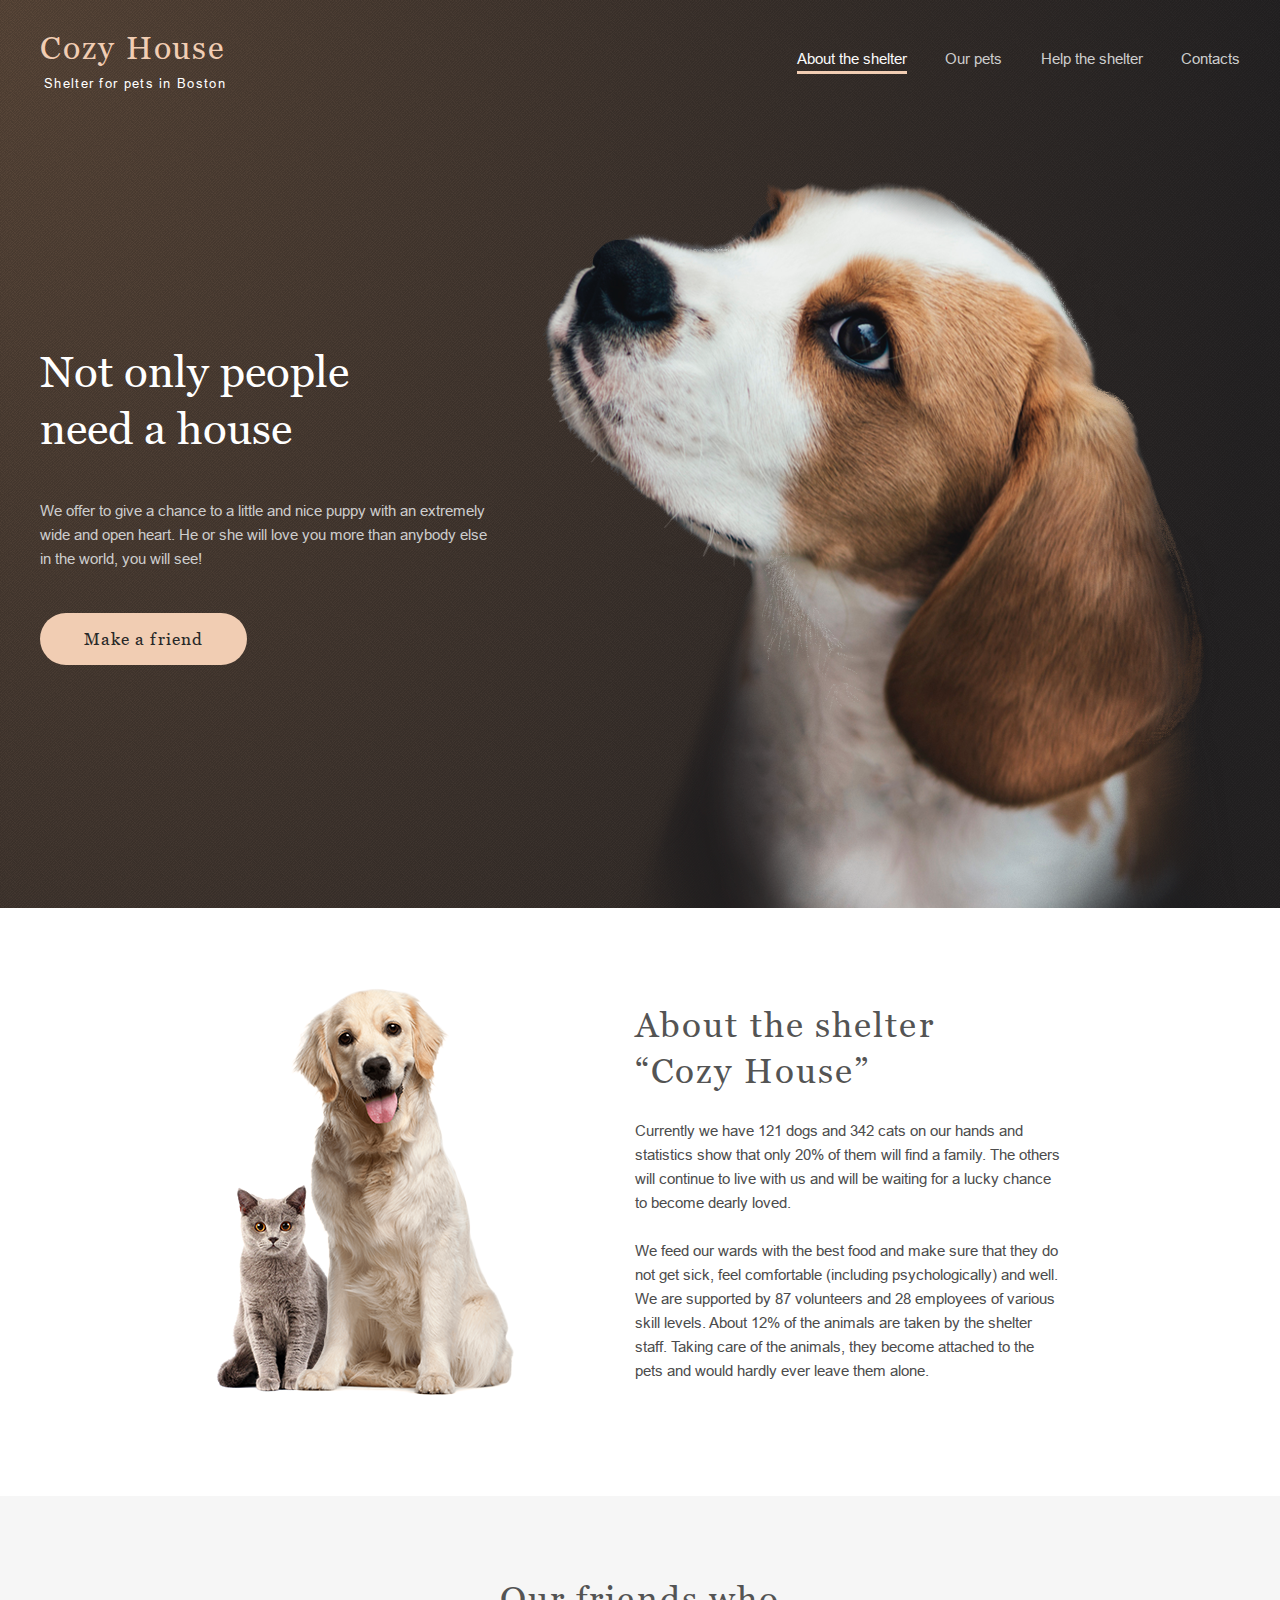
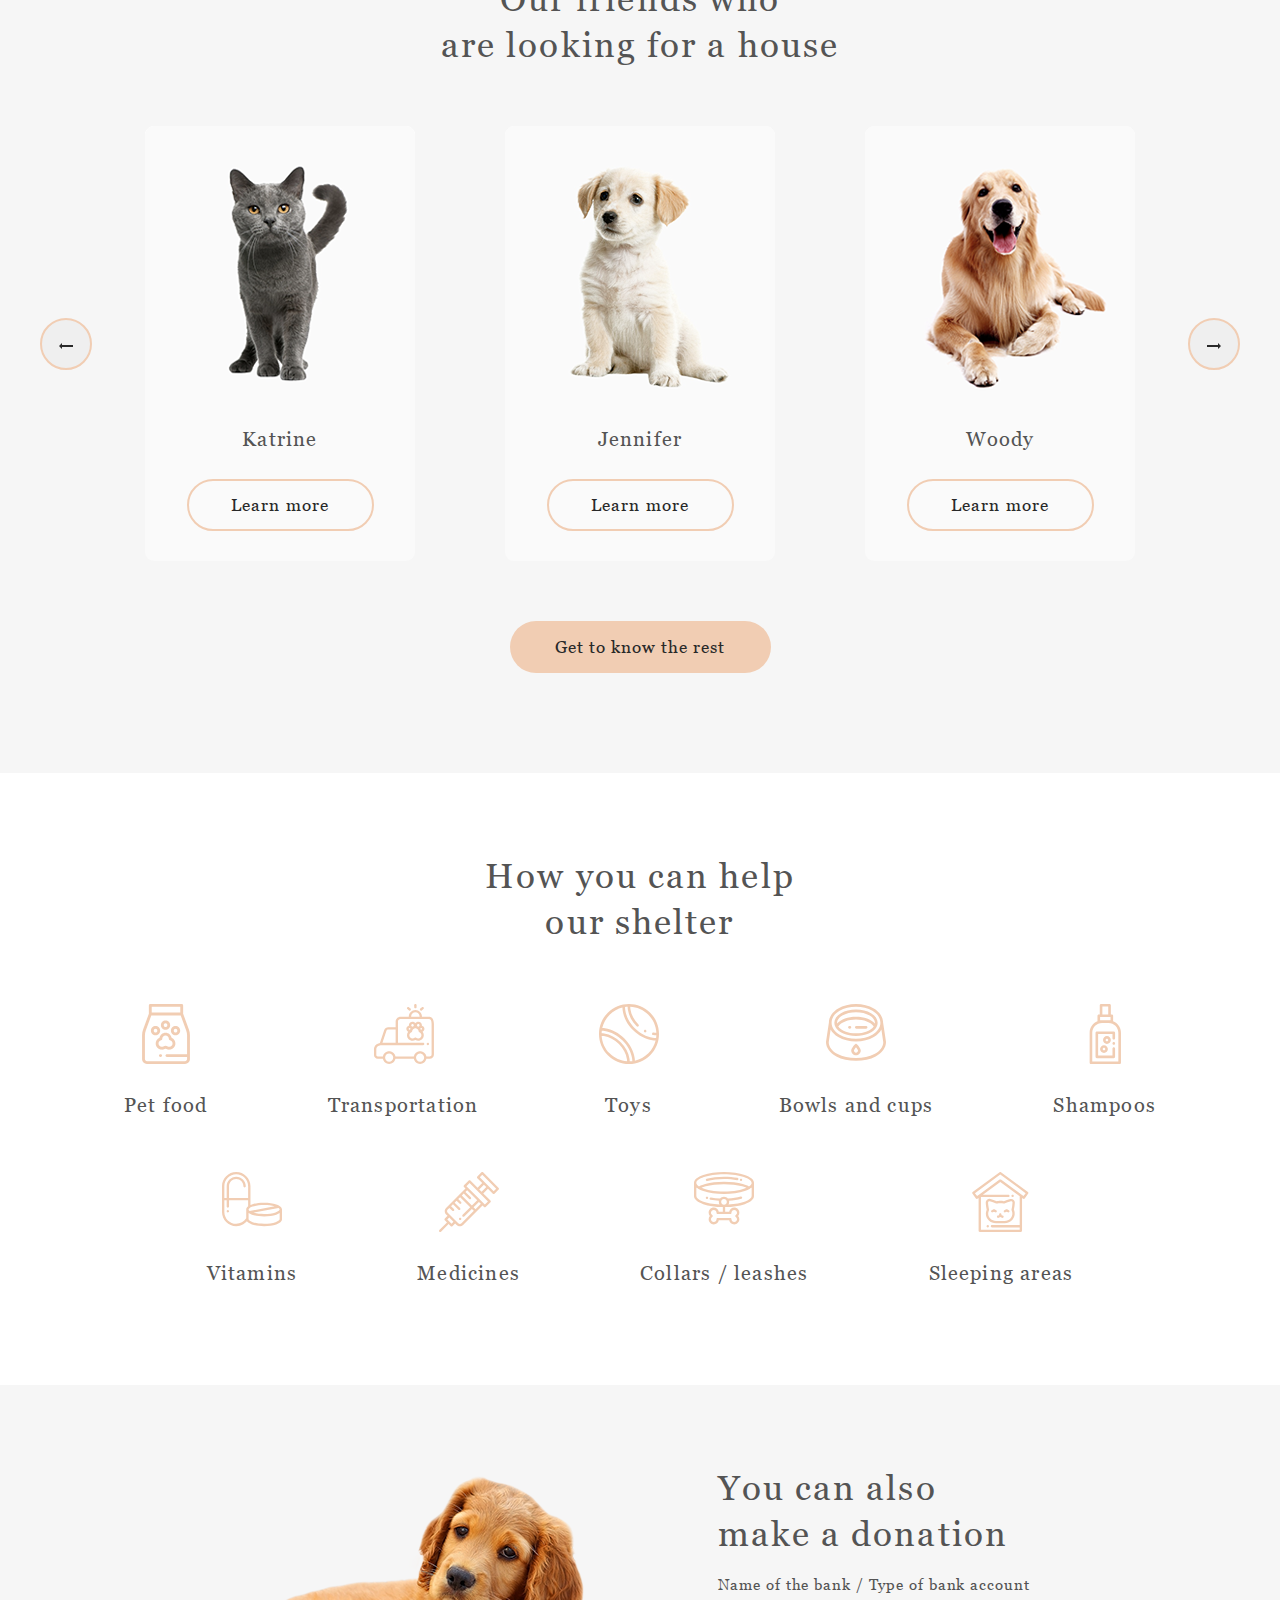
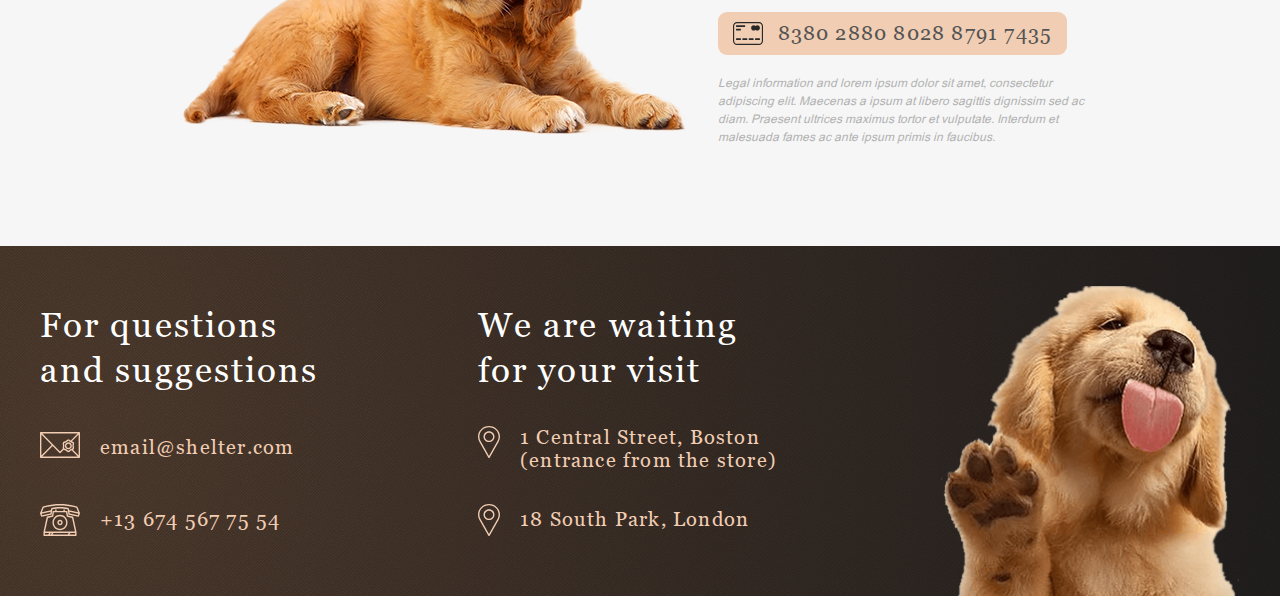
==== shelter/index.html @ 84955564 "fix:fixed style footer" ====
<!DOCTYPE html>
<html lang="en">
<head>
    <meta charset="UTF-8">
    <meta name="viewport" content="width=device-width, initial-scale=1.0">
    <link rel="icon" href="/shelter/assets/icons/dog-food-svgrepo-com.svg" type="image/svg+xml">
    <link rel="stylesheet" href="normalize.css">
    <link rel="stylesheet" href="style.css">
    <title>Cozy House</title>
</head>
<body>
    <header class="page-header">
        <nav class="navbar container">
            <div class="navbar-logo">
                <a class="logo" href="#no_scroll">
                    <h1 class="logo-title">Cozy House</h1>
                    <p class="logo-subtitle">Shelter for pets in Boston</p>
                </a>
            </div>
            <input type="checkbox">
            <div class="hamburger-lines">
                <span class="line line1"></span>
                <span class="line line2"></span>
                <span class="line line3"></span>
            </div>
            <ul class="navbar-list">
                <li class="navbar-item">
                    <a class="navbar-link link-main link-active" href="">About the shelter</a>
                </li>
                <li class="navbar-item">
                    <a class="navbar-link link-main" href="pets.html">Our pets</a>
                </li>
                <li class="navbar-item">
                    <a class="navbar-link link-main" href="#help">Help the shelter</a>
                </li>
                <li class="navbar-item">
                    <a class="navbar-link link-main" href="#contacts">Contacts</a>
                </li>
            </ul>
        </nav>
    </header>
    <main>
        <section class="start-screen">
            <div class="start-screen-content container">
                <div class="content">
                    <h2>Not only people need a house</h2>
                    <p>We offer to give a chance to a little and nice puppy with an extremely wide and open heart. He or she will love you more than anybody else in the world, you will see!</p>
                    <a href="#ourfriens" class="button btn-start">Make a friend</a>
                </div>
                <div class="start-screen-image">
                    <img src="assets/images/start-screen-puppy.png" alt="Start screen puppy">
                </div>
            </div>
        </section>
        <section class="about">
            <div class="about-content container">
                <div class="about-image">
                    <img src="assets/images/about-pets.png" alt="abou pets">
                </div>
                <div class="content">
                    <h3>About the shelter<br>“Cozy House”</h3>
                    <p>Currently we have 121 dogs and 342 cats on our hands and statistics show that only 20% of them will find a family. The others will continue to live with us and will be waiting for a lucky chance to become dearly loved.</p>
                    <p>We feed our wards with the best food and make sure that they do not get sick, feel comfortable (including psychologically) and well. We are supported by 87 volunteers and 28 employees of various skill levels. About 12% of the animals are taken by the shelter staff. Taking care of the animals, they become attached to the pets and would hardly ever leave them alone.</p>
                </div>
            </div>
        </section>
        <section class="pets" id="ourfriens">
            <div class="pets-content container">
                <h3>Our friends who<br>are looking for a house</h3>
                <div class="slider-inner">
                    <button class="btn-slider" type="button">
                        <img src="assets/icons/Arrow.svg" alt="allow">
                    </button>
                    <ul class="slider">
                        <li class="slider-item">
                           <div class="card">
                                <img src="assets/images/pets-katrine.png" alt="Katrine">
                                <p>Katrine</p>
                                <a class="button btn-card">Learn more</a>
                            </div>
                        </li>
                        <li class="slider-item">
                            <div class="card">
                                <img src="assets/images/pets-jennifer.png" alt="Jennifer">
                                <p>Jennifer</p>
                                <a class="button btn-card">Learn more</a>
                            </div>
                        </li>
                        <li class="slider-item hide">
                           <div class="card">
                                <img src="assets/images/pets-woody.png" alt="Woody">
                                <p>Woody</p>
                                <a class="button btn-card">Learn more</a>
                            </div>
                        </li>
                    </ul>
                    <button class="btn-slider" type="button">
                        <img src="assets/icons/Arrow-back.svg" alt="allow back">
                    </button>
                </div>
                <a href="pets.html" class="button btn-content">Get to know the rest</a>
            </div>
        </section>
        <section class="help" id="help">
            <div class="help-content container">
                <h3>How you can help our shelter</h3>
                <ul class="help-list">
                    <li class="help-item">
                        <img src="assets/icons/icon-pet-food.svg" alt="icon pet food">
                        <p>Pet food</p>
                    </li>
                    <li class="help-item">
                        <img src="assets/icons/transportation.svg" alt="icon transportation">
                        <p>Transportation</p>
                    </li>
                    <li class="help-item">
                        <img src="assets/icons/toys.svg" alt="icon toys">
                        <p>Toys</p>
                    </li>
                    <li class="help-item">
                        <img src="assets/icons/bowls-and-cups.svg" alt="icon bowls and caps">
                        <p>Bowls and cups</p>
                    </li>
                    <li class="help-item">
                        <img src="assets/icons/shampoos.svg" alt="icon shampoos">
                        <p>Shampoos</p>
                    </li>
                    <li class="help-item">
                        <img src="assets/icons/vitamins.svg" alt="icon vitamins">
                        <p>Vitamins</p>
                    </li>
                    <li class="help-item">
                        <img src="assets/icons/medicines.svg" alt="icon medicines">
                        <p>Medicines</p>
                    </li>
                    <li class="help-item">
                        <img src="assets/icons/collars-or-leashes.svg" alt="icon collars or leashes">
                        <p>Collars / leashes</p>
                    </li>
                    <li class="help-item">
                        <img src="assets/icons/sleeping-area.svg" alt="icon sleeping areas">
                        <p>Sleeping areas</p>
                    </li>
                </ul>
            </div>
        </section>
        <section class="donation">
            <div class="donation-content">
                <div class="donation-image">
                    <img src="assets/images/donation-dog.png" alt="donation dog">
                </div>
                <div class="content-donation">
                    <h3>You can also make a donation</h3>
                    <p>Name of the bank / Type of bank account</p>
                    <a href="#no_scroll">
                       <div class="credit-card">
                            <h4>8380 2880 8028 8791 7435</h4>
                        </div>
                    </a>
                    <div class="donation-text">Legal information and lorem ipsum dolor sit amet, consectetur adipiscing elit. Maecenas a ipsum at libero sagittis dignissim sed ac diam. Praesent ultrices maximus tortor et vulputate. Interdum et malesuada fames ac ante ipsum primis in faucibus.</div>
                </div>
            </div>
        </section>
    </main>
    <footer class="page-footer" id="contacts">
        <div class="footer-content container">
            <div class="footer-contacts">
                <h3 class="footer-title">For questions and suggestions</h3>
                <a class="footer-mail footer-text" href="mailto:email@shelter.com">email@shelter.com</a>
                <a class="footer-phone footer-text" href="tel:+136745677554">+13&nbsp;674&nbsp;567&nbsp;75&nbsp;54</a>
            </div>
            <div class="footer-locations">
                <h3 class="footer-title">We are waiting for your visit</h3>
                <a class="location footer-text" href="https://maps.app.goo.gl/jBGjjrnKnmwtyaAt9" target="_blank">1 Central Street, Boston (entrance from the store)</a>
                <a class="location footer-text" href="https://maps.app.goo.gl/BimCnp1kR1YRAaxc9" target="_blank">18 South Park, London</a>
            </div>
            <div class="footer-image">
                <img src="assets/images/footer-puppy.png" alt="footer puppy">
            </div>
        </div>
    </footer>
    <script src="index.js"></script>
</body>
</html>
---- shelter/style.css ----
/*Правило меняющее расчет элементов*/
*,
*::before,
*::after {
    box-sizing: border-box;
}

@font-face {
    font-family: 'Arial';
    src: url('assets/fonts/arial/arial-regular.ttf') format('truetype');
    font-style: normal;
    font-weight: 400;
}

@font-face {
    font-family: 'Georgia';
    src: url('assets/fonts/georgia/georgia-regular.ttf') format('truetype');
    font-style: normal;
    font-weight: 400;
}

html, body, div, span, applet, object, iframe,
h1, h2, h3, h4, h5, h6, p, blockquote, pre,
a, abbr, acronym, address, big, cite, code,
del, dfn, em, img, ins, kbd, q, s, samp,
small, strike, strong, sub, sup, tt, var,
b, u, i, center,
dl, dt, dd, ol, ul, li,
fieldset, form, label, legend,
table, caption, tbody, tfoot, thead, tr, th, td,
article, aside, canvas, details, embed, 
figure, figcaption, footer, header, hgroup, 
menu, nav, output, ruby, section, summary,
time, mark, audio, video {
	margin: 0;
	padding: 0;
	border: 0;
	font-size: 100%;
	font: inherit;
	vertical-align: baseline;
}
/* HTML5 display-role reset for older browsers */
article, aside, details, figcaption, figure, 
footer, header, hgroup, menu, nav, section {
	display: block;
}

ul {
    list-style: none;
}

:root {
    --font-family: "Georgia", sans-serif;
    --second-family: "Arial", sans-serif;
  }

html {
    scroll-behavior: smooth;
}

body {
    position: relative;
    line-height: 1;
    background-color: #f2f4f6;
    background-repeat: no-repeat;
    background-position: top center;
}

img {
    max-inline-size: 100%;
    block-size: auto;
}

.container {
    max-width: 1200px;
    margin-left: auto;
    margin-right: auto;
}

a {
    text-decoration: none;
}

.page-header {
    padding-top: 30px;
    padding-left: 40px;
    padding-right: 40px;
    margin: 0;
}

.pets-header {
    height: 120px;
    background: #fff;
}

.navbar {
    height: 60px;
    display: flex;
    justify-content: space-between;
    align-items: center;
}

.logo {
    width: 190px;
    height: 60px;
    display: flex;
    flex-direction: column;
    justify-content: space-between;
    text-align: left;
}

.navbar input[type="checkbox"],
.navbar .hamburger-lines {
    display: none;
}

.navbar-list {
    width: 443px;
    left: 0;
    display: flex;
    justify-content: space-between;
    order: 2;
}

.start-screen {
    margin-top: -90px;
    padding-top: 180px;
    padding-left: 30px;
    padding-right: 30px;
    background: url(assets/images/noise_transparent.png), radial-gradient(100% 215.42% at 0% 0%, #5B483A 0%, #262425 100%);
    background-position: top center;
}

.start-screen-content {
    display: flex;
    justify-content: space-between;
}

.start-screen-image,
.about-image {
    display: flex;
}

.start-screen-content .content {
    width: 460px;
    margin-top: 163px; 
}

.about { 
    padding-top: 80px;
    padding-bottom: 100px;
}

.about-content {
    display: flex;
    gap: 120px;
    justify-content: center;
}

.about-content .content {
    width: 430px;
    height: 381px;
    margin-top: 14px;

    display: flex;
    flex-direction: column;
    justify-content: space-between;
}

h3 {
    font-family: var(--font-family);
    font-weight: 400;
    font-size: 35px;
    line-height: 46px;
    letter-spacing: 0.06em;
    color: #545454;
}

.about-content p {
    font-family: var(--second-family);
    font-weight: 400;
    font-size: 15px;
    line-height: 160%;
    color: #4c4c4c;
}

.pets {
    position: relative;
    padding-top: 80px;
    padding-bottom: 100px;
    padding-left: 40px;
    padding-right: 40px;
    text-align: center;
}

.pets-content h3 {
    width: 400px;
    height: 90px;
    padding: 0;
    margin-left: auto;
    margin-right: auto;
    text-align: center;
}

.ourpets {
    height: 1342px;
    padding-top: 80px;
    text-align: center;
}

.ourpets-content {
    height: 1162px;
    display: flex;
    flex-direction: column;
    justify-content: space-between;
}

.slider-inner {
    margin-top: 60px;
    display: flex;
    justify-content: space-between;
    align-items: center;
    gap: 53px;
}

.slider {
    display: flex;
    justify-content: space-between;
    flex-grow: 1;
}

.cards-container {
    display: flex;
    gap: 40px;
    row-gap: 30px;
    flex-wrap: wrap;
}

.pets-paginator {
    width: 340px;
    margin-left: auto;
    margin-right: auto;
    display: flex;
    gap: 20px;
}

.card {
    width: 270px;
    height: 435px;
    border-radius: 9px;
    background: #fafafa;
}

.card p {
    margin: 30px auto;
    font-family: var(--font-family);
    font-weight: 400;
    font-size: 20px;
    letter-spacing: 0.06em;
    text-align: center;
    color: #545454;
}

.about,
.help {
    background: #fff;
    background-repeat: no-repeat;
    background-position: top center;
}

.pets,
.donation {
    background: #f6f6f6;
    background-repeat: no-repeat;
    background-position: top center;
}

.page-footer {
    padding-top: 40px;
    padding-left: 40px;
    padding-right: 40px;
    background: url(/shelter/assets/images/noise_transparent.png), radial-gradient(110.67% 538.64% at 5.73% 50%, #513D2F 0%, #1A1A1C 100%), url("/shelter/assets/images/noise_transparent@2x.png");
    background-position: top center;
}

.logo-title {
    font-family: var(--font-family);
    font-weight: 400;
    font-size: 32px;
    line-height: 35.2px;
    letter-spacing: 0.06em;
    color: #f1cdb3;
}

.logo-pets {
    color: #545454;
}

.logo-subtitle {
    text-align: center;
    font-family: var(--second-family);
    font-weight: 400;
    font-size: 13px;
    letter-spacing: 0.1em;
    color: #fff; 
}

.logo-subtitle-pets {
    color: #292929;
}

.navbar-link {
    display: inline-block;
    font-family: var(--second-family);
    font-weight: 400;
    font-size: 15px;
    line-height: 160%;
    transition: transform 0.3s ease;
}

.link-main {
    color:#cdcdcd;
}

.link-pets {
    color: #545454;
}

.link-active {
    cursor: default;
    border-bottom: 3px solid #f1cdb3;
}

.link-main.link-active {
    color: #fafafa;
}

.link-pets.link-active {
    color:#545454
}

h2 {
    width: 310px;
    margin-bottom: 42px;
    font-family: var(--font-family);
    font-weight: 400;
    font-size: 44px;
    line-height: 130%;
    color: #fff;
    text-shadow: 0 4px 4px 0 rgba(0, 0, 0, 0.25);
}

h2 + p {
    width: 460px;
    margin-bottom: 42px;
    font-family: var(--second-family);
    font-weight: 400;
    font-size: 15px;
    line-height: 160%;
    color: #CDCDCD; 
}

button,
.button {
    height: 52px;
    font-family: var(--font-family);
    font-weight: 400;
    font-size: 17px;
    line-height: 130%;
    letter-spacing: 0.06em;
    color: #292929;
}

.btn-content,
.btn-start,
.btn-card {
    display: inline-flex;
    justify-content: center; /* center the content horizontally */
    align-items: center; /* center the content vertically */
    border-color: transparent; /* hide button border */
    border-radius: 100px;
    background: #f1cdb3;
}

.btn-start {
    width: 207px;
}

.btn-content {
    width: 261px;
    margin-top: 60px;
}

.btn-slider,
.btn-container {
    width: 52px;
    text-align: center;
    border-radius: 100px;
    border: 2px solid #f1cdb3;
    border: 2px 0px 0px 0px;
}

.btn-card {
    padding: 15px 40px;
    width: 187px;
    border: 2px solid #f1cdb3;
    background: #fafafa;
}

#btn-pets {
    width: 261px;
    margin-top: 60px;
}

.help {
    margin-left: auto;
    margin-right: auto;
    padding-top: 80px;
    padding-bottom: 100px;
    padding-left: 40px;
    padding-right: 40px;
}

.help-content h3 {
    width: 310px;
    padding: 0;
    margin-left: auto;
    margin-right: auto;
    text-align: center;
}

.help-list {
    margin-left: auto;
    margin-right: auto;
    margin-top: 59px;
    display: flex;
    flex-wrap: wrap;
    justify-content: center;
    row-gap: 55px;
    column-gap: 120px;
}

.help-item {
    height: 113px;
    display: flex;
    flex-direction: column;
    justify-content: space-between;
    align-items: center;
    font-family: var(--font-family);
    font-weight: 400;
    font-size: 20px;
    line-height: 115%;
    letter-spacing: 0.06em;
    text-align: center;
    color: #545454;
}

.donation {
    margin-left: auto;
    margin-right: auto;
    padding-top: 80px;
    padding-bottom: 100px;
}

.donation-content {
    max-width: 915px;
    margin-right: auto;
    margin-left: auto;
    display: flex;
    justify-content: space-between;
    align-items: center;
}

.content-donation {
    width: 380px;
    display: flex;
    flex-direction: column;
    justify-content: space-between;
    gap: 19px;
}

.content-donation h3 {
    width: 300px;
}

.content-donation p {
    font-family: var(--font-family);
    font-weight: 400;
    font-size: 15px;
    line-height: 110%;
    letter-spacing: 0.06em;
    color: #545454;
}

.credit-card {
    padding: 10px 14px 10px 15px;
    width: 349px;
    height: 43px;
    border-radius: 9px;
    background: #f1cdb3;
}

h4 {
    padding-left: 45px;
    font-family: var(--font-family);
    font-weight: 400;
    font-size: 20px;
    line-height: 115%;
    letter-spacing: 0.06em;
    color: #545454;
    background-image: url(assets/icons/credit-card.svg);
    background-repeat: no-repeat;
}

.donation-text {
    font-family: var(--second-family);
    font-style: italic;
    font-weight: 400;
    font-size: 12px;
    line-height: 150%;
    color: #b2b2b2;
}

.donation-image {
    display: flex;
}

.footer-content {
    display: flex;
    justify-content: space-between;
}

.footer-title {
    width: 279px;
    height: 90px;
    font-family: var(--font-family);
    font-weight: 400;
    font-size: 35px;
    line-height: 130%;
    letter-spacing: 0.06em;
    color: #fff;
}

.footer-text {
    font-family: var(--font-family);
    font-weight: 400;
    font-size: 20px;
    line-height: 115%;
    letter-spacing: 0.06em;
    color: #f1cdb3;
}

.footer-contacts,
.footer-locations {
    padding-top: 16px;
    margin-bottom: 60px;
    box-sizing: border-box;
}

.footer-contacts {
    width: 278px;
}

.footer-locations {
    width: 302px;
}

.footer-mail,
.footer-phone {
    height: 32px;
    padding-left: 60px;
    margin-top: 40px;
    display: flex;
    align-items: center;
}

.footer-mail {
    background-image: url(assets/icons/mail.svg);
    background-repeat: no-repeat;
}

.footer-phone {
    background-image: url(assets/icons/phone.svg);
    background-repeat: no-repeat;
}

.footer-locations {
    width: 302px;
}

.footer-image {
    display: flex;
}

.location {
    height: 32px;
    padding-left: 42px;
    display: flex;
    align-items: center;
    background-image: url(assets/icons/pin.svg);
    background-repeat: no-repeat;
}

.footer-locations a:first-of-type {
    height: 46px;
    margin-top: 34px;
    margin-bottom: 32px;
}

.link-main:hover:not(.link-active) {
    color: #fafafa;
    transform: 0.5s linear;
}

.link-pets:hover:not(.link-active) {
    color: #292929;
    transform: 0.5s linear;
}

.card:hover {
    background-color: #fff;
    box-shadow: 0px 2px 35px 14px #0D0D0D0A;
    cursor: pointer;
    transition: 0.5s linear;
}

.card:hover .btn-card {
    background-color: #FDDCC4;
    border: #fddcc4;
    transition: 0.5s linear;
}

.btn-start:hover,
.btn-content:hover {
    background: #FDDCC4;
    transition: 1s linear;

}

.btn-slider:hover,
.btn-container:hover:not(.disabled) {
    background: #FDDCC4;
    border: #FDDCC4;
    transition: 0.5s linear;
    cursor: pointer;
}

.disabled {
    color: #CDCDCD;
    border: 2px solid #CDCDCD;
}

@media (max-width: 1130px){
    .pets {
        padding-left: 70px;
        padding-right: 70px;
    }

    .hide {
        display: none;
    }

    .slider-inner {
        gap: 7vw;
    }

    .help {
        padding-left: 30px;
        padding-right: 30px;
    }

    .help-list {
        column-gap: 9vw;
    }
}

@media (max-width: 970px){
    .page-header {
        padding-left: 30px;
        padding-right: 30px;
    }

    .start-screen {
        padding-top: 150px;
    }

    .start-screen-content {
        justify-content: center;
        flex-wrap: wrap;
    }

    .start-screen-content .content {
        width: 460px;
        margin-top: 0;
        margin-bottom: 100px;
        display: flex;
        flex-direction: column;
    }

    .btn-start {
        align-self: center;
    }

    .start-screen-image {
        height: 593px;
    }

    .about-content {
        flex-wrap: wrap;
        gap: 80px;
        margin-left: 20px;
        margin-right: 20px;
    }

    .about-content .content {
        margin-top: 0;
        order: -1;
    }

    .pets {
        padding-left: 40px;
        padding-right: 40px;
    }

    .slider-inner {
        gap: calc(5px + 5%);
    }

    .help-list {
        column-gap: 18vw;
    }

    .help-item {
        width: 170px;
    }

    .donation {
        padding-left: 40px;
        padding-right: 40px;
    }

    .donation-content {
        flex-wrap: wrap;
        justify-content: center;
    }

    .content-donation {
        margin-bottom: 60px;
        order: -1;
    }

    .page-footer {
        padding-top: 30px;
        padding-left: 30px;
        padding-right: 30px;
    }

    .footer-content {
        flex-wrap: wrap;
        gap: 65px 60px;
        justify-content: center;
    }

    .footer-contacts,
    .footer-locations {
        padding-top: 0;
        margin-bottom: 0;
    }
}

@media (max-width: 830px){
    .pets {
        padding-left: 30px;
        padding-right: 30px;
    }

    .slider-inner {
        gap: 2vw;
    }
}

@media (max-width: 768px){
    .start-screen-image {
        margin-right: -140px;
    }

    .slider-inner {
        gap: 12px;
    }

    .help {
        padding-left: 69px;
        padding-right: 69px;
    }

    .help-item {
        width: 170px;
    }

    .help-list {
        column-gap: 60px;
    }
}

@media (max-width: 767px) {
    .page-header {
        padding-left: 20px;
        padding-right: 20px;
    }

    .navbar input[type="checkbox"],
    .navbar .hamburger-lines {
        display: block;
    }

    .navbar {
        display: flex;
        position: relative;
        height: 60px;
    }

    .navbar input[type="checkbox"] {
        position: absolute;
        display: block;
        height: 22px;
        width: 30px;
        top: 19px;
        right: 0;
        z-index: 5;
        opacity: 0;
    }

    .navbar .hamburger-lines {
        display: block;
        height: 22px;
        width: 30px;
        position: absolute;
        top: 19px;
        right: 0;
        z-index: 2;
        display: flex;
        flex-direction: column;
        justify-content: space-between;
    }

    .line {
        display: block;
        height: 2px;
        width: 100%;
        background: #F1CDB3;
    }

    .navbar-list {
        display: none;
    }

    .start-screen {
        padding-left: 10px;
        padding-right: 10px;
    }

    .start-screen-image {
        margin: 0;
    }

    .start-screen-content .content {
        width: 300px;
        margin-top: 0; 
    }

    h2 {
        text-align: center;
    }

    h2 + p {
        width: 300px;
        margin-bottom: 42px;
        text-align: center;
    }
}

@media (max-width: 425px) {
    h2, h3 {
        width: 250px;
        margin-left: auto;
        margin-right: auto;
        font-family: Georgia;
        font-size: 25px;
        font-weight: 400;
        line-height: 32.5px;
        letter-spacing: 0.06em;
    }

    .start-screen-content .content {
        margin-bottom: 105px;
    }

    .start-screen-image {
        width: 260px;
        height: 100%;
        margin-right: -35px;
    }

    .about {
        padding: 42px 10px;
    }

}
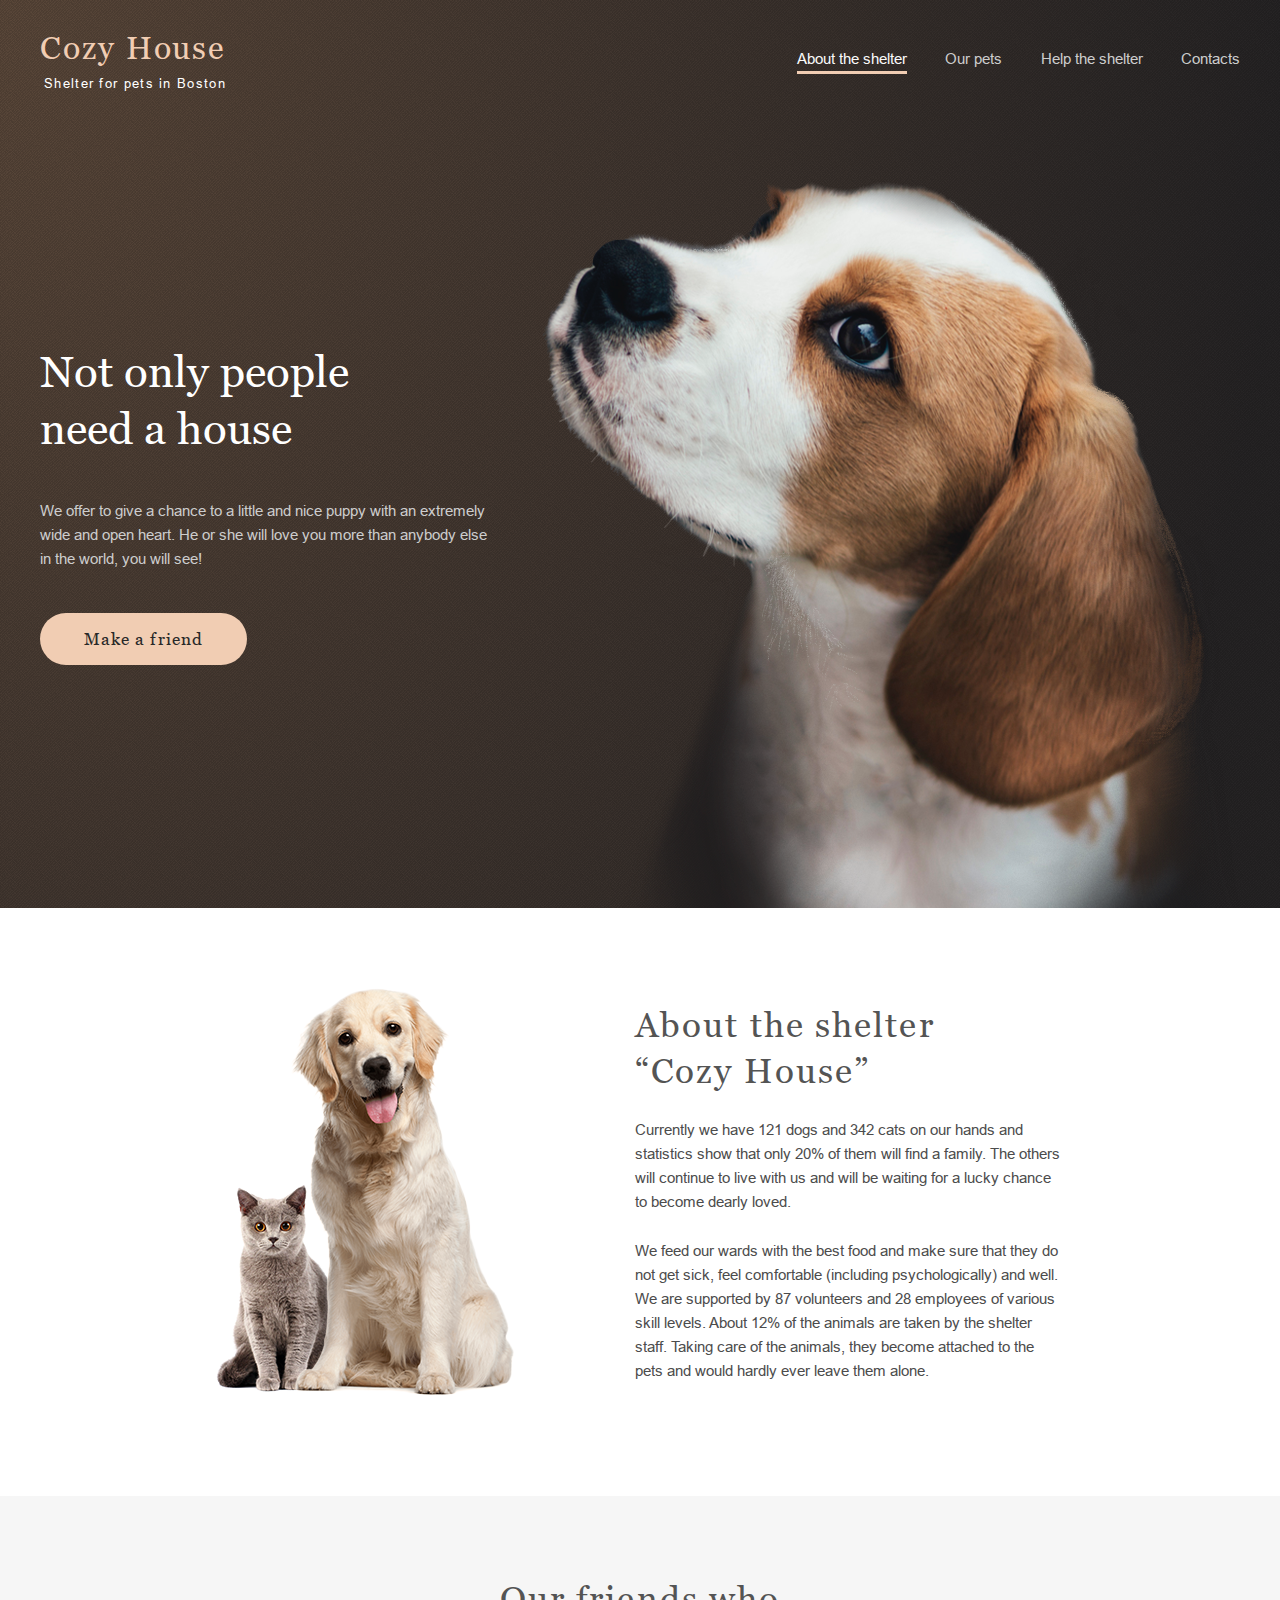
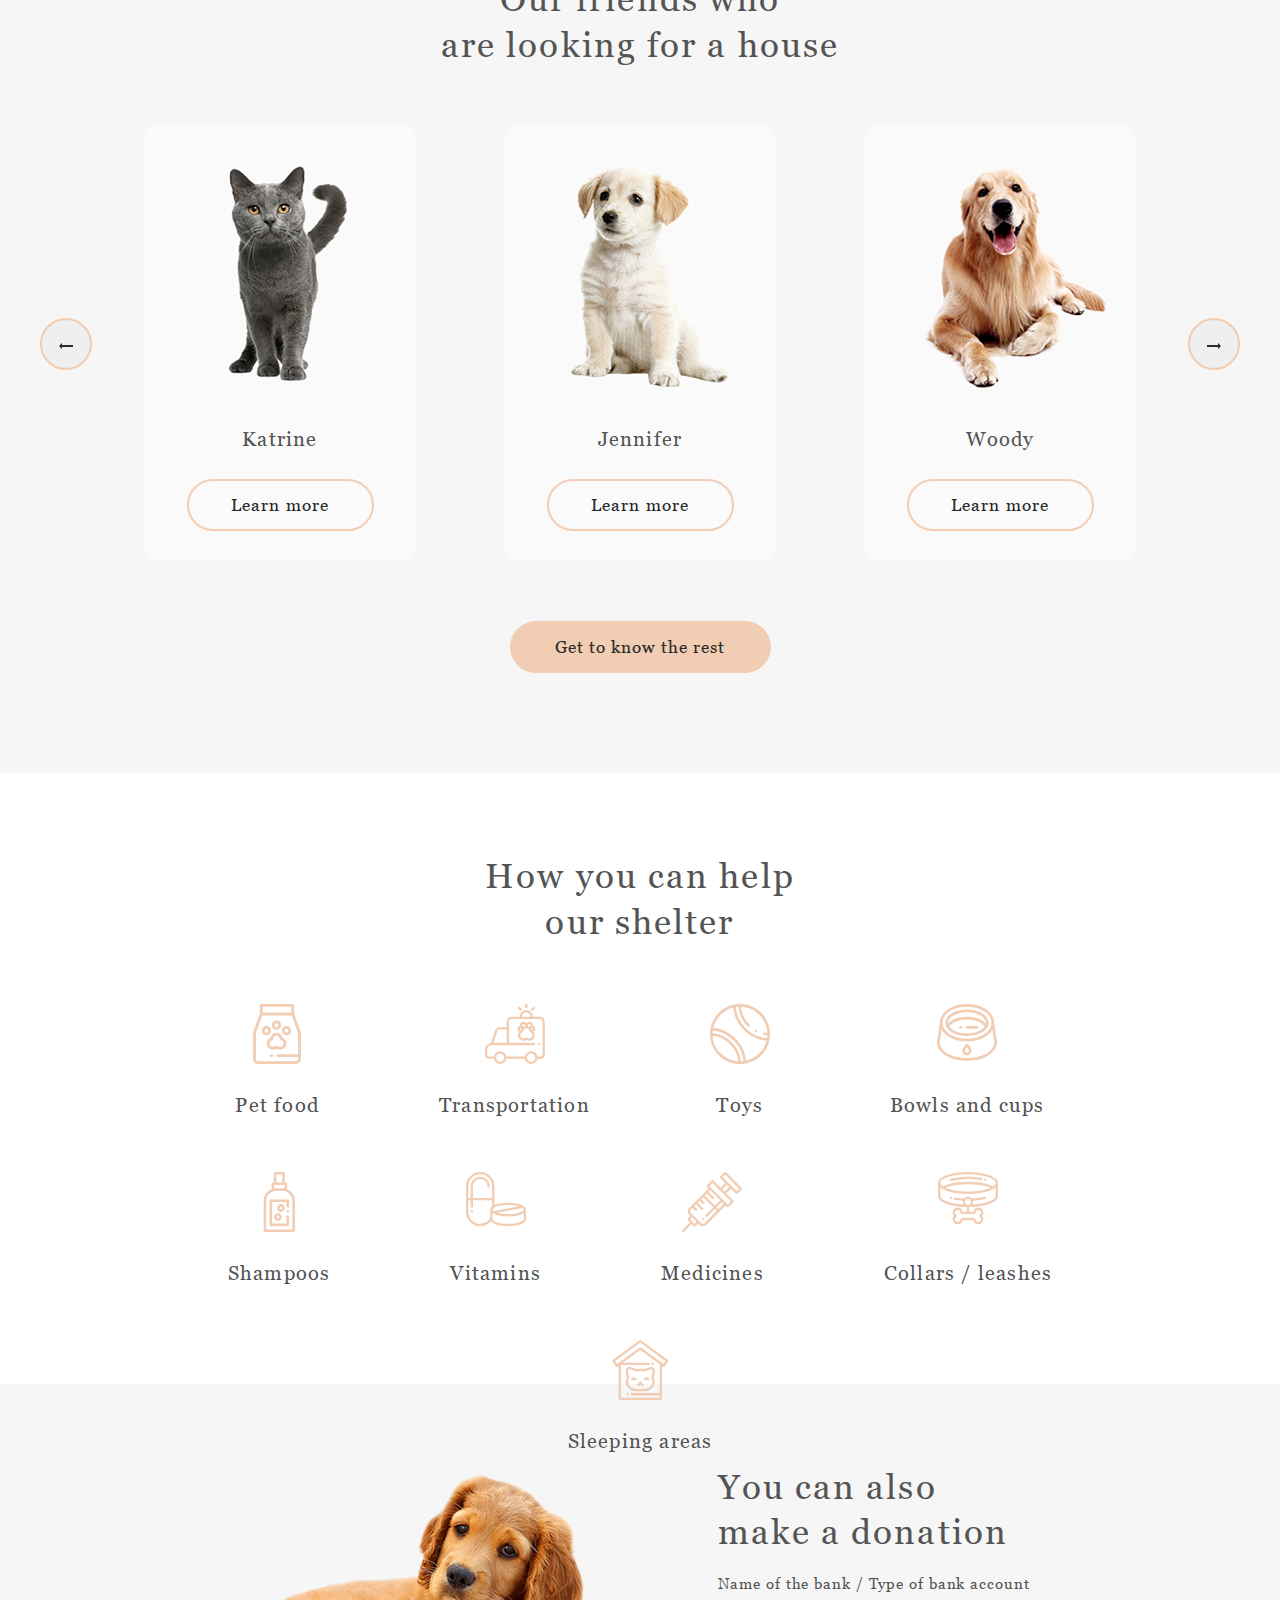
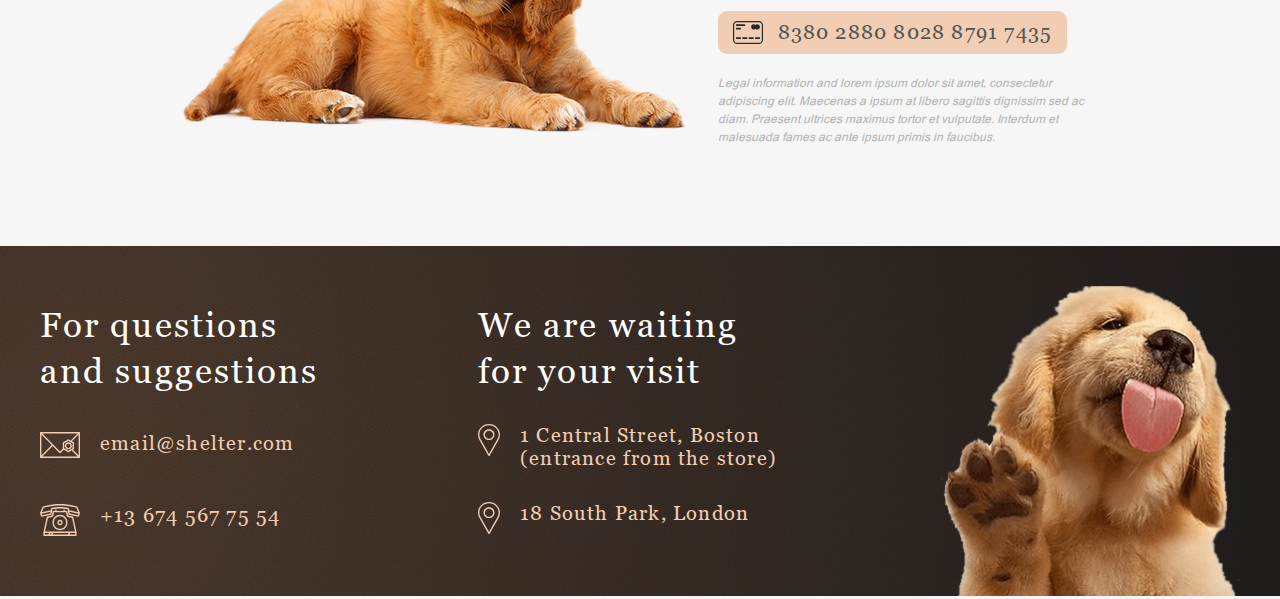
==== commit 9f4615ff: "fix:fixed favicon" ====
--- a/shelter/index.html
+++ b/shelter/index.html
@@ -3,7 +3,7 @@
 <head>
     <meta charset="UTF-8">
     <meta name="viewport" content="width=device-width, initial-scale=1.0">
-    <link rel="icon" href="/shelter/assets/icons/dog-food-svgrepo-com.svg" type="image/svg+xml">
+    <link rel="icon" href="/assets/icons/dog-food-svgrepo-com.svg" type="image/svg+xml">
     <link rel="stylesheet" href="normalize.css">
     <link rel="stylesheet" href="style.css">
     <title>Cozy House</title>
@@ -17,26 +17,22 @@
                     <p class="logo-subtitle">Shelter for pets in Boston</p>
                 </a>
             </div>
-            <input type="checkbox">
-            <div class="hamburger-lines">
-                <span class="line line1"></span>
-                <span class="line line2"></span>
-                <span class="line line3"></span>
+            <div class="navbar-collapse">
+                <ul class="navbar-list">
+                   <li class="navbar-item">
+                        <a class="navbar-link link-main link-active" href="">About the shelter</a>
+                    </li>
+                    <li class="navbar-item">
+                        <a class="navbar-link link-main" href="pets.html">Our pets</a>
+                    </li>
+                    <li class="navbar-item">
+                        <a class="navbar-link link-main" href="#help">Help the shelter</a>
+                    </li>
+                    <li class="navbar-item">
+                        <a class="navbar-link link-main" href="#contacts">Contacts</a>
+                    </li>
+                </ul>
             </div>
-            <ul class="navbar-list">
-                <li class="navbar-item">
-                    <a class="navbar-link link-main link-active" href="">About the shelter</a>
-                </li>
-                <li class="navbar-item">
-                    <a class="navbar-link link-main" href="pets.html">Our pets</a>
-                </li>
-                <li class="navbar-item">
-                    <a class="navbar-link link-main" href="#help">Help the shelter</a>
-                </li>
-                <li class="navbar-item">
-                    <a class="navbar-link link-main" href="#contacts">Contacts</a>
-                </li>
-            </ul>
         </nav>
     </header>
     <main>
@@ -86,7 +82,7 @@
                                 <a class="button btn-card">Learn more</a>
                             </div>
                         </li>
-                        <li class="slider-item hide">
+                        <li class="slider-item">
                            <div class="card">
                                 <img src="assets/images/pets-woody.png" alt="Woody">
                                 <p>Woody</p>
--- a/shelter/style.css
+++ b/shelter/style.css
@@ -64,11 +64,7 @@
     background-color: #f2f4f6;
     background-repeat: no-repeat;
     background-position: top center;
-}
-
-img {
-    max-inline-size: 100%;
-    block-size: auto;
+    
 }
 
 .container {
@@ -83,9 +79,6 @@
 
 .page-header {
     padding-top: 30px;
-    padding-left: 40px;
-    padding-right: 40px;
-    margin: 0;
 }
 
 .pets-header {
@@ -109,69 +102,68 @@
     text-align: left;
 }
 
-.navbar input[type="checkbox"],
-.navbar .hamburger-lines {
-    display: none;
-}
-
 .navbar-list {
     width: 443px;
     left: 0;
     display: flex;
     justify-content: space-between;
-    order: 2;
 }
 
 .start-screen {
     margin-top: -90px;
     padding-top: 180px;
-    padding-left: 30px;
-    padding-right: 30px;
+    height: 908px;
     background: url(assets/images/noise_transparent.png), radial-gradient(100% 215.42% at 0% 0%, #5B483A 0%, #262425 100%);
     background-position: top center;
 }
 
 .start-screen-content {
-    display: flex;
-    justify-content: space-between;
-}
-
-.start-screen-image,
-.about-image {
-    display: flex;
+    height: 728px;
+    display: flex;
+    justify-content: space-between;
+}
+
+.start-screen-image {
+    width: 698px;
+    height: auto;
 }
 
 .start-screen-content .content {
     width: 460px;
-    margin-top: 163px; 
+    height: 322px;
+    margin-top: 163px;
 }
 
 .about { 
+    height: 588px;
     padding-top: 80px;
-    padding-bottom: 100px;
 }
 
 .about-content {
-    display: flex;
-    gap: 120px;
-    justify-content: center;
+    height: 408px;
+    display: flex;
+}
+
+.about-image {
+    margin-left: 175px;
 }
 
 .about-content .content {
     width: 430px;
     height: 381px;
     margin-top: 14px;
+    margin-left: 120px;
 
     display: flex;
     flex-direction: column;
-    justify-content: space-between;
+    justify-content: space-between
 }
 
 h3 {
     font-family: var(--font-family);
     font-weight: 400;
     font-size: 35px;
-    line-height: 46px;
+    line-height: 130%;
     letter-spacing: 0.06em;
     color: #545454;
 }
@@ -186,11 +178,13 @@
 
 .pets {
     position: relative;
+    height: 877px;
     padding-top: 80px;
-    padding-bottom: 100px;
-    padding-left: 40px;
-    padding-right: 40px;
-    text-align: center;
+    text-align: center;
+}
+
+.pets-content {
+    height: 697px;
 }
 
 .pets-content h3 {
@@ -216,17 +210,16 @@
 }
 
 .slider-inner {
+    height: 435px;
     margin-top: 60px;
     display: flex;
     justify-content: space-between;
     align-items: center;
-    gap: 53px;
 }
 
 .slider {
     display: flex;
-    justify-content: space-between;
-    flex-grow: 1;
+    gap: 90px;
 }
 
 .cards-container {
@@ -276,10 +269,10 @@
 }
 
 .page-footer {
-    padding-top: 40px;
-    padding-left: 40px;
-    padding-right: 40px;
-    background: url(/shelter/assets/images/noise_transparent.png), radial-gradient(110.67% 538.64% at 5.73% 50%, #513D2F 0%, #1A1A1C 100%), url("/shelter/assets/images/noise_transparent@2x.png");
+    height: 350px;
+    display: flex;
+    align-items: flex-end;
+    background: url(assets/images/noise_transparent.png), radial-gradient(110.67% 538.64% at 5.73% 50%, #513D2F 0%, #1A1A1C 100%), url("/shelter/assets/images/noise_transparent@2x.png");
     background-position: top center;
 }
 
@@ -413,12 +406,14 @@
 }
 
 .help {
+    height: 611px;
     margin-left: auto;
     margin-right: auto;
     padding-top: 80px;
-    padding-bottom: 100px;
-    padding-left: 40px;
-    padding-right: 40px;
+}
+
+.help-content {
+    height: 431px;
 }
 
 .help-content h3 {
@@ -430,9 +425,11 @@
 }
 
 .help-list {
-    margin-left: auto;
-    margin-right: auto;
-    margin-top: 59px;
+    width: 1030px;
+    height: 281px;
+    margin-left: auto;
+    margin-right: auto;
+    margin-top: 60px;
     display: flex;
     flex-wrap: wrap;
     justify-content: center;
@@ -456,16 +453,17 @@
 }
 
 .donation {
+    height: 462px;
     margin-left: auto;
     margin-right: auto;
     padding-top: 80px;
-    padding-bottom: 100px;
 }
 
 .donation-content {
-    max-width: 915px;
-    margin-right: auto;
-    margin-left: auto;
+    width: 915px;
+    height: 282px;
+    margin-left: auto;
+    margin-right: auto;
     display: flex;
     justify-content: space-between;
     align-items: center;
@@ -476,7 +474,7 @@
     display: flex;
     flex-direction: column;
     justify-content: space-between;
-    gap: 19px;
+    gap: 20px;
 }
 
 .content-donation h3 {
@@ -521,13 +519,10 @@
     color: #b2b2b2;
 }
 
-.donation-image {
-    display: flex;
-}
-
 .footer-content {
-    display: flex;
-    justify-content: space-between;
+    height: 310px;
+    display: flex;
+    gap: 160px;
 }
 
 .footer-title {
@@ -552,59 +547,43 @@
 
 .footer-contacts,
 .footer-locations {
-    padding-top: 16px;
-    margin-bottom: 60px;
-    box-sizing: border-box;
+    margin-top: 16px;
+    display: flex;
+    flex-direction: column;
+    justify-content: space-between;
 }
 
 .footer-contacts {
     width: 278px;
-}
-
-.footer-locations {
-    width: 302px;
-}
-
-.footer-mail,
+    height: 234px;
+    gap: 40px;
+}
+
+.footer-mail {
+    height: 32px;
+    padding-left: 60px;
+    background-image: url(assets/icons/mail.svg);
+    background-repeat: no-repeat;
+}
+
 .footer-phone {
     height: 32px;
     padding-left: 60px;
-    margin-top: 40px;
-    display: flex;
-    align-items: center;
-}
-
-.footer-mail {
-    background-image: url(assets/icons/mail.svg);
-    background-repeat: no-repeat;
-}
-
-.footer-phone {
     background-image: url(assets/icons/phone.svg);
     background-repeat: no-repeat;
 }
 
 .footer-locations {
     width: 302px;
-}
-
-.footer-image {
-    display: flex;
+    height: 234px;
+    gap: 32px;
 }
 
 .location {
-    height: 32px;
+    height: 46px;
     padding-left: 42px;
-    display: flex;
-    align-items: center;
     background-image: url(assets/icons/pin.svg);
     background-repeat: no-repeat;
-}
-
-.footer-locations a:first-of-type {
-    height: 46px;
-    margin-top: 34px;
-    margin-bottom: 32px;
 }
 
 .link-main:hover:not(.link-active) {
@@ -649,260 +628,3 @@
     color: #CDCDCD;
     border: 2px solid #CDCDCD;
 }
-
-@media (max-width: 1130px){
-    .pets {
-        padding-left: 70px;
-        padding-right: 70px;
-    }
-
-    .hide {
-        display: none;
-    }
-
-    .slider-inner {
-        gap: 7vw;
-    }
-
-    .help {
-        padding-left: 30px;
-        padding-right: 30px;
-    }
-
-    .help-list {
-        column-gap: 9vw;
-    }
-}
-
-@media (max-width: 970px){
-    .page-header {
-        padding-left: 30px;
-        padding-right: 30px;
-    }
-
-    .start-screen {
-        padding-top: 150px;
-    }
-
-    .start-screen-content {
-        justify-content: center;
-        flex-wrap: wrap;
-    }
-
-    .start-screen-content .content {
-        width: 460px;
-        margin-top: 0;
-        margin-bottom: 100px;
-        display: flex;
-        flex-direction: column;
-    }
-
-    .btn-start {
-        align-self: center;
-    }
-
-    .start-screen-image {
-        height: 593px;
-    }
-
-    .about-content {
-        flex-wrap: wrap;
-        gap: 80px;
-        margin-left: 20px;
-        margin-right: 20px;
-    }
-
-    .about-content .content {
-        margin-top: 0;
-        order: -1;
-    }
-
-    .pets {
-        padding-left: 40px;
-        padding-right: 40px;
-    }
-
-    .slider-inner {
-        gap: calc(5px + 5%);
-    }
-
-    .help-list {
-        column-gap: 18vw;
-    }
-
-    .help-item {
-        width: 170px;
-    }
-
-    .donation {
-        padding-left: 40px;
-        padding-right: 40px;
-    }
-
-    .donation-content {
-        flex-wrap: wrap;
-        justify-content: center;
-    }
-
-    .content-donation {
-        margin-bottom: 60px;
-        order: -1;
-    }
-
-    .page-footer {
-        padding-top: 30px;
-        padding-left: 30px;
-        padding-right: 30px;
-    }
-
-    .footer-content {
-        flex-wrap: wrap;
-        gap: 65px 60px;
-        justify-content: center;
-    }
-
-    .footer-contacts,
-    .footer-locations {
-        padding-top: 0;
-        margin-bottom: 0;
-    }
-}
-
-@media (max-width: 830px){
-    .pets {
-        padding-left: 30px;
-        padding-right: 30px;
-    }
-
-    .slider-inner {
-        gap: 2vw;
-    }
-}
-
-@media (max-width: 768px){
-    .start-screen-image {
-        margin-right: -140px;
-    }
-
-    .slider-inner {
-        gap: 12px;
-    }
-
-    .help {
-        padding-left: 69px;
-        padding-right: 69px;
-    }
-
-    .help-item {
-        width: 170px;
-    }
-
-    .help-list {
-        column-gap: 60px;
-    }
-}
-
-@media (max-width: 767px) {
-    .page-header {
-        padding-left: 20px;
-        padding-right: 20px;
-    }
-
-    .navbar input[type="checkbox"],
-    .navbar .hamburger-lines {
-        display: block;
-    }
-
-    .navbar {
-        display: flex;
-        position: relative;
-        height: 60px;
-    }
-
-    .navbar input[type="checkbox"] {
-        position: absolute;
-        display: block;
-        height: 22px;
-        width: 30px;
-        top: 19px;
-        right: 0;
-        z-index: 5;
-        opacity: 0;
-    }
-
-    .navbar .hamburger-lines {
-        display: block;
-        height: 22px;
-        width: 30px;
-        position: absolute;
-        top: 19px;
-        right: 0;
-        z-index: 2;
-        display: flex;
-        flex-direction: column;
-        justify-content: space-between;
-    }
-
-    .line {
-        display: block;
-        height: 2px;
-        width: 100%;
-        background: #F1CDB3;
-    }
-
-    .navbar-list {
-        display: none;
-    }
-
-    .start-screen {
-        padding-left: 10px;
-        padding-right: 10px;
-    }
-
-    .start-screen-image {
-        margin: 0;
-    }
-
-    .start-screen-content .content {
-        width: 300px;
-        margin-top: 0; 
-    }
-
-    h2 {
-        text-align: center;
-    }
-
-    h2 + p {
-        width: 300px;
-        margin-bottom: 42px;
-        text-align: center;
-    }
-}
-
-@media (max-width: 425px) {
-    h2, h3 {
-        width: 250px;
-        margin-left: auto;
-        margin-right: auto;
-        font-family: Georgia;
-        font-size: 25px;
-        font-weight: 400;
-        line-height: 32.5px;
-        letter-spacing: 0.06em;
-    }
-
-    .start-screen-content .content {
-        margin-bottom: 105px;
-    }
-
-    .start-screen-image {
-        width: 260px;
-        height: 100%;
-        margin-right: -35px;
-    }
-
-    .about {
-        padding: 42px 10px;
-    }
-
-}
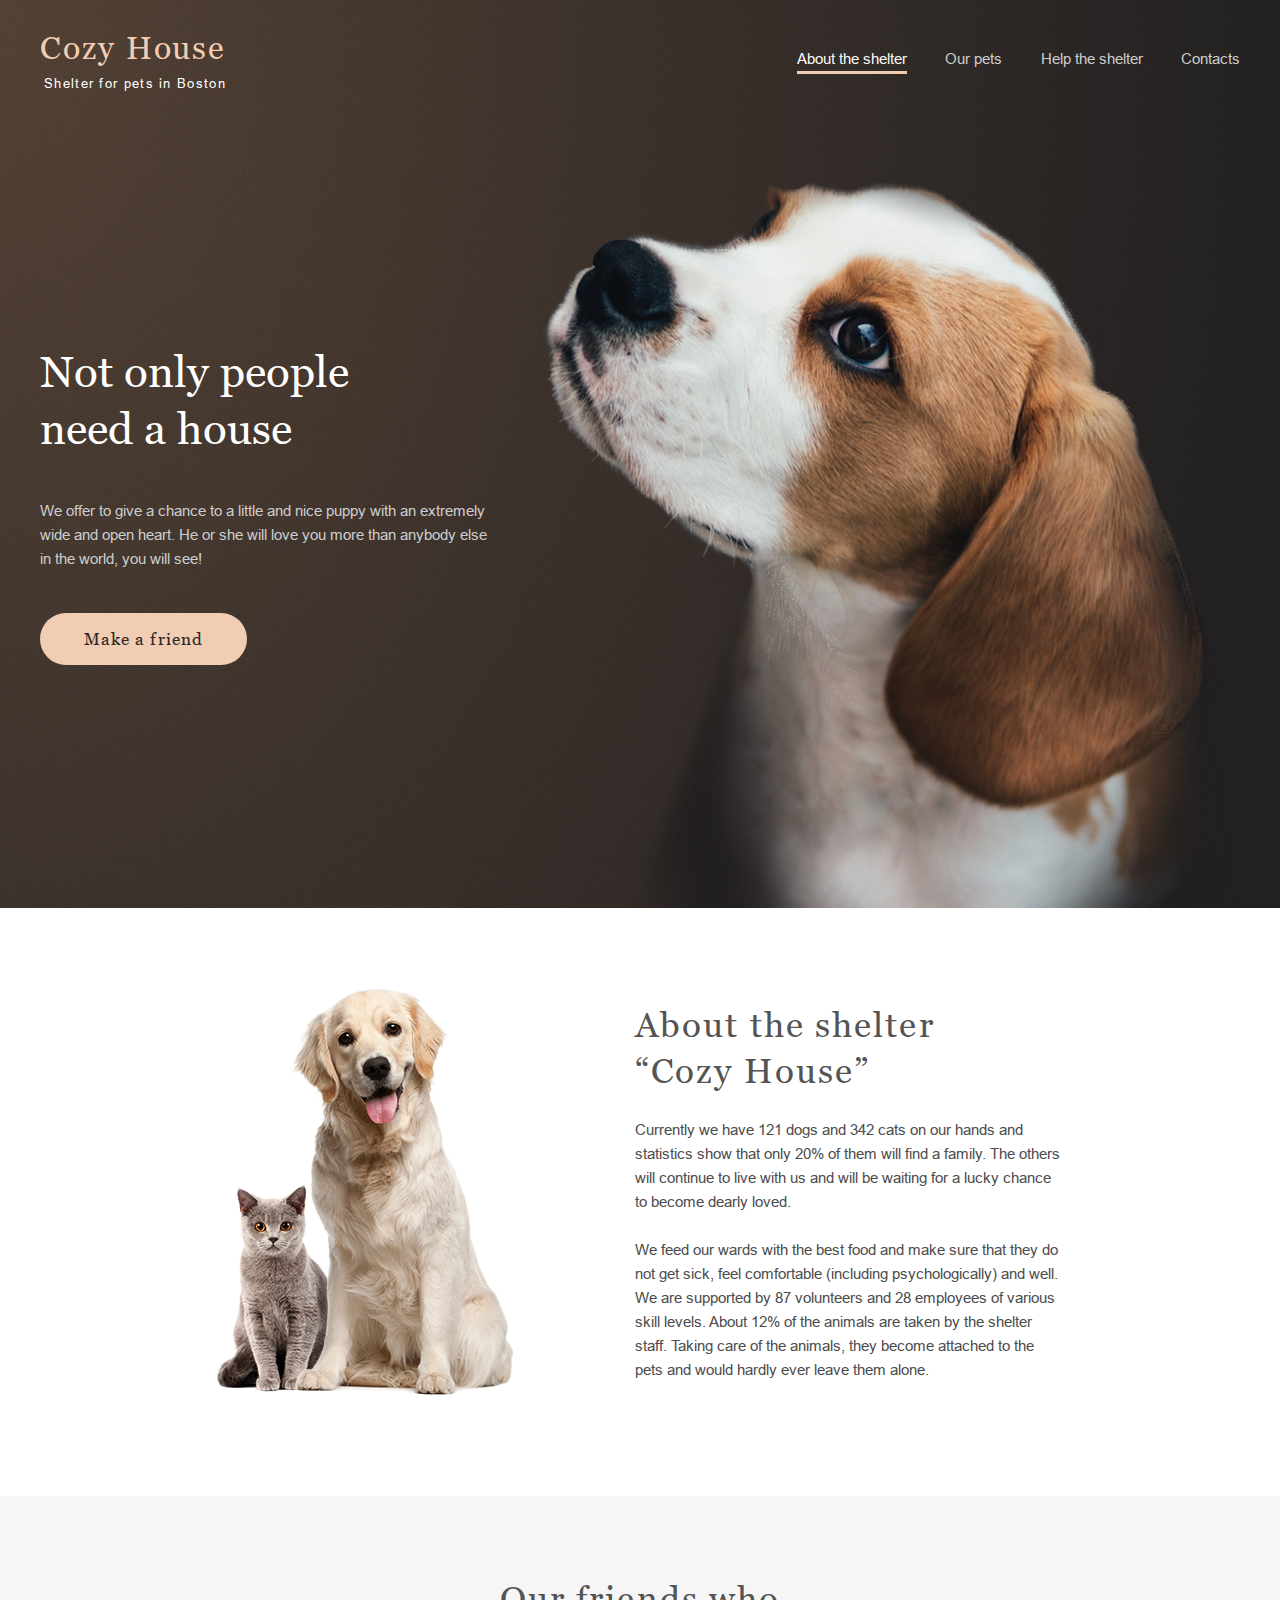
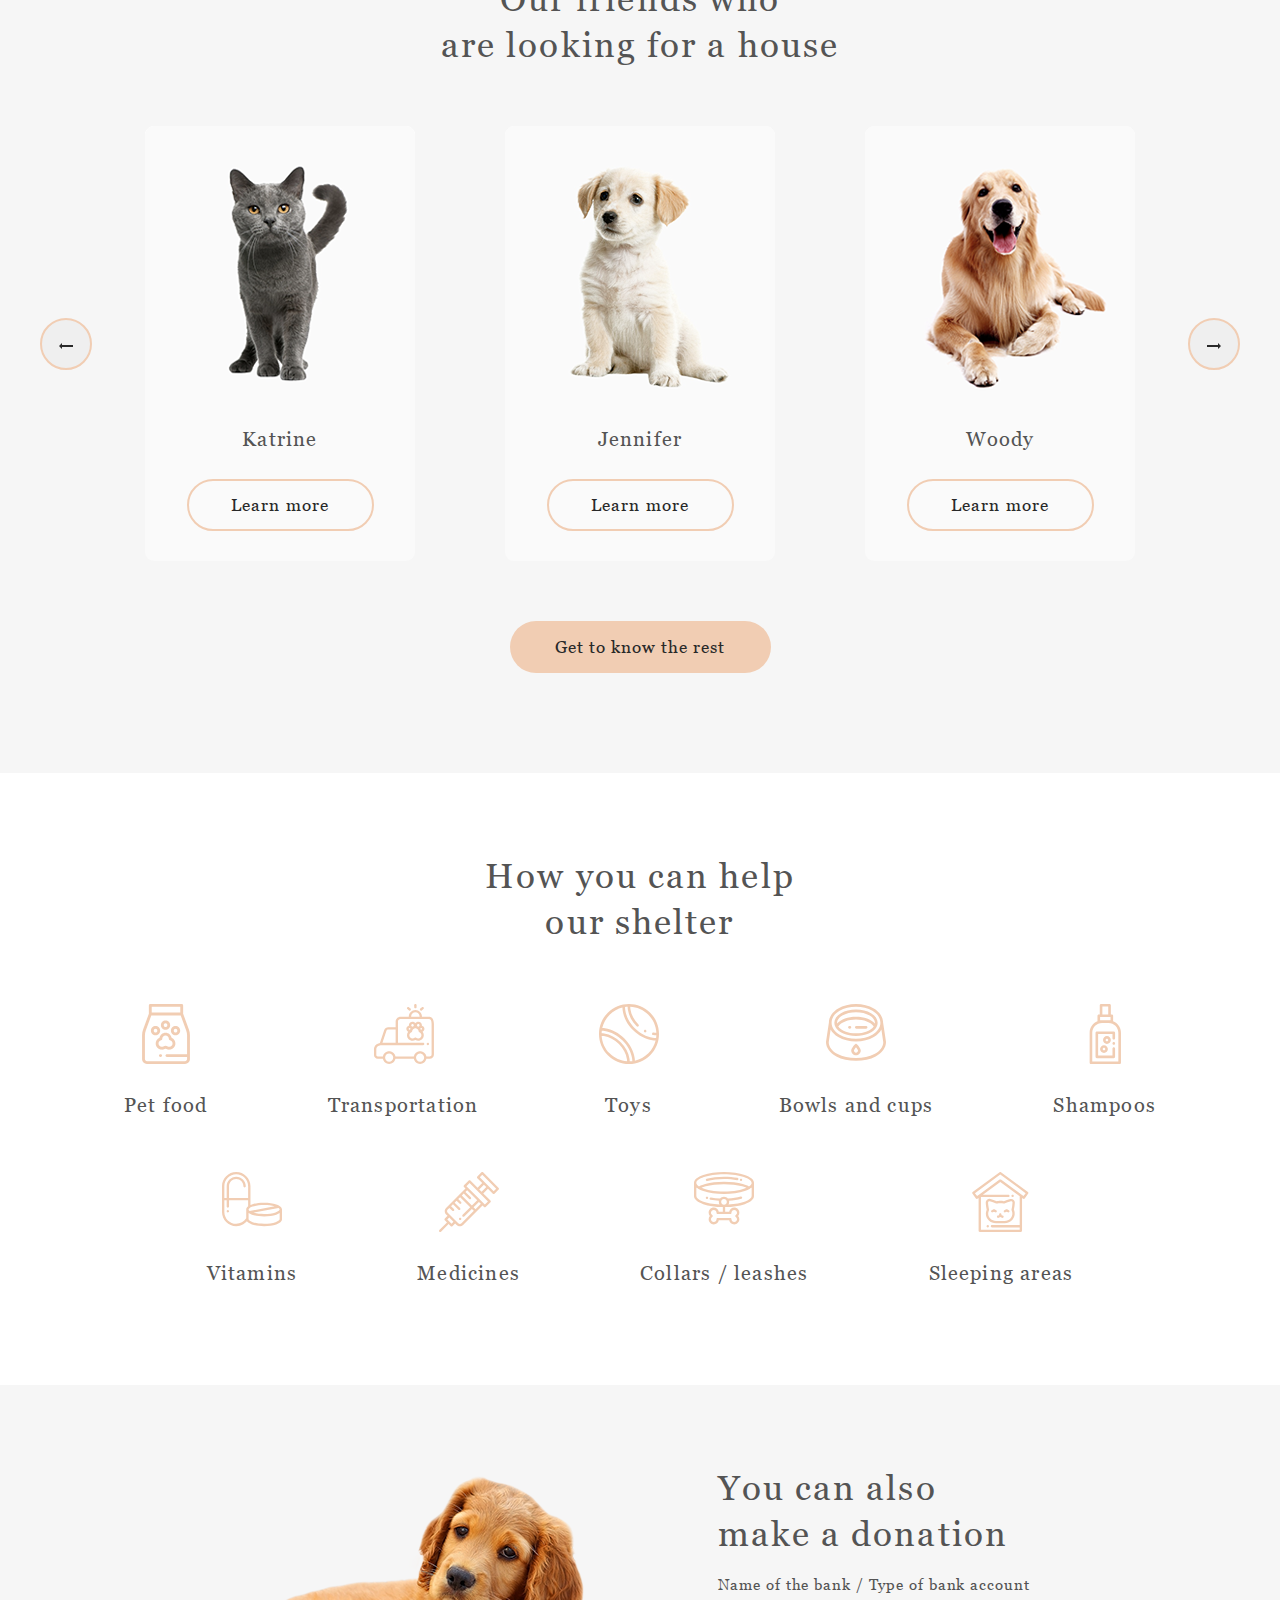
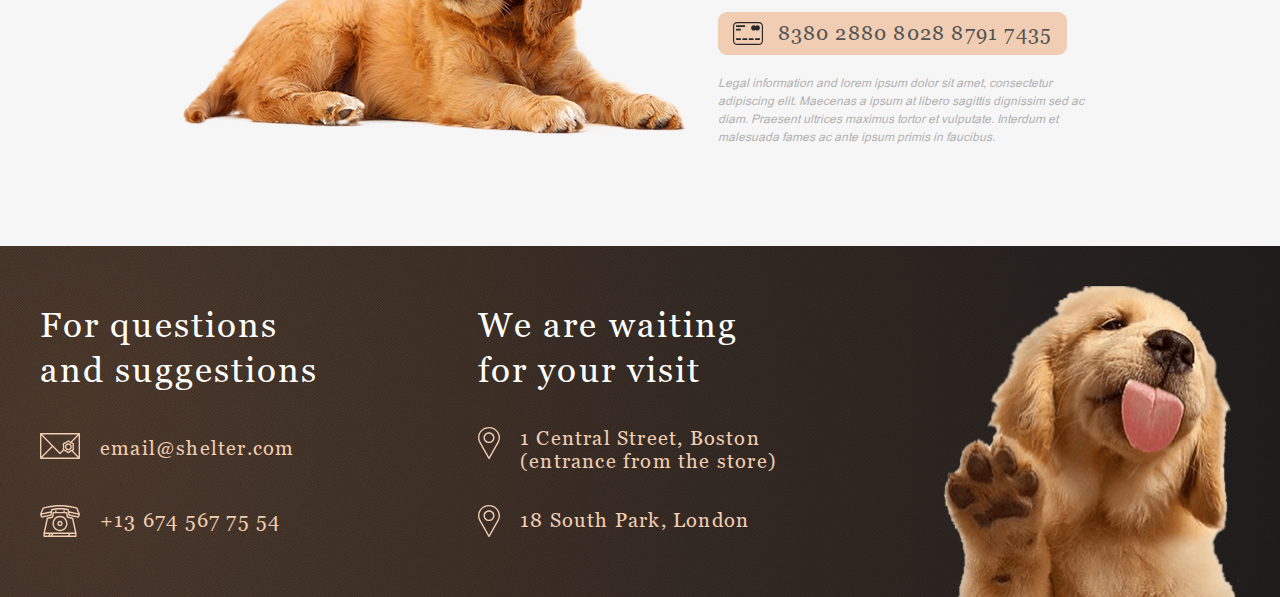
==== commit 5072c217: "feat: add media for main" ====
--- a/shelter/index.html
+++ b/shelter/index.html
@@ -3,7 +3,7 @@
 <head>
     <meta charset="UTF-8">
     <meta name="viewport" content="width=device-width, initial-scale=1.0">
-    <link rel="icon" href="/assets/icons/dog-food-svgrepo-com.svg" type="image/svg+xml">
+    <link rel="icon" href="assets/icons/dog-food-svgrepo-com.svg" type="image/svg+xml">
     <link rel="stylesheet" href="normalize.css">
     <link rel="stylesheet" href="style.css">
     <title>Cozy House</title>
@@ -17,22 +17,26 @@
                     <p class="logo-subtitle">Shelter for pets in Boston</p>
                 </a>
             </div>
-            <div class="navbar-collapse">
-                <ul class="navbar-list">
-                   <li class="navbar-item">
-                        <a class="navbar-link link-main link-active" href="">About the shelter</a>
-                    </li>
-                    <li class="navbar-item">
-                        <a class="navbar-link link-main" href="pets.html">Our pets</a>
-                    </li>
-                    <li class="navbar-item">
-                        <a class="navbar-link link-main" href="#help">Help the shelter</a>
-                    </li>
-                    <li class="navbar-item">
-                        <a class="navbar-link link-main" href="#contacts">Contacts</a>
-                    </li>
-                </ul>
+            <input type="checkbox">
+            <div class="hamburger-lines">
+                <span class="line line1"></span>
+                <span class="line line2"></span>
+                <span class="line line3"></span>
             </div>
+            <ul class="navbar-list">
+                <li class="navbar-item">
+                    <a class="navbar-link link-main link-active" href="">About the shelter</a>
+                </li>
+                <li class="navbar-item">
+                    <a class="navbar-link link-main" href="pets.html">Our pets</a>
+                </li>
+                <li class="navbar-item">
+                    <a class="navbar-link link-main" href="#help">Help the shelter</a>
+                </li>
+                <li class="navbar-item">
+                    <a class="navbar-link link-main" href="#contacts">Contacts</a>
+                </li>
+            </ul>
         </nav>
     </header>
     <main>
@@ -54,7 +58,7 @@
                     <img src="assets/images/about-pets.png" alt="abou pets">
                 </div>
                 <div class="content">
-                    <h3>About the shelter<br>“Cozy House”</h3>
+                    <h3 class="head">About the shelter<br>“Cozy House”</h3>
                     <p>Currently we have 121 dogs and 342 cats on our hands and statistics show that only 20% of them will find a family. The others will continue to live with us and will be waiting for a lucky chance to become dearly loved.</p>
                     <p>We feed our wards with the best food and make sure that they do not get sick, feel comfortable (including psychologically) and well. We are supported by 87 volunteers and 28 employees of various skill levels. About 12% of the animals are taken by the shelter staff. Taking care of the animals, they become attached to the pets and would hardly ever leave them alone.</p>
                 </div>
@@ -75,14 +79,14 @@
                                 <a class="button btn-card">Learn more</a>
                             </div>
                         </li>
-                        <li class="slider-item">
+                        <li class="slider-item hide-second">
                             <div class="card">
                                 <img src="assets/images/pets-jennifer.png" alt="Jennifer">
                                 <p>Jennifer</p>
                                 <a class="button btn-card">Learn more</a>
                             </div>
                         </li>
-                        <li class="slider-item">
+                        <li class="slider-item hide">
                            <div class="card">
                                 <img src="assets/images/pets-woody.png" alt="Woody">
                                 <p>Woody</p>
@@ -99,7 +103,7 @@
         </section>
         <section class="help" id="help">
             <div class="help-content container">
-                <h3>How you can help our shelter</h3>
+                <h3>How you can help<br>our shelter</h3>
                 <ul class="help-list">
                     <li class="help-item">
                         <img src="assets/icons/icon-pet-food.svg" alt="icon pet food">
@@ -146,7 +150,7 @@
                     <img src="assets/images/donation-dog.png" alt="donation dog">
                 </div>
                 <div class="content-donation">
-                    <h3>You can also make a donation</h3>
+                    <h3 class="head">You can also<br>make a donation</h3>
                     <p>Name of the bank / Type of bank account</p>
                     <a href="#no_scroll">
                        <div class="credit-card">
@@ -161,12 +165,12 @@
     <footer class="page-footer" id="contacts">
         <div class="footer-content container">
             <div class="footer-contacts">
-                <h3 class="footer-title">For questions and suggestions</h3>
+                <h3 class="footer-title head">For questions and suggestions</h3>
                 <a class="footer-mail footer-text" href="mailto:email@shelter.com">email@shelter.com</a>
                 <a class="footer-phone footer-text" href="tel:+136745677554">+13&nbsp;674&nbsp;567&nbsp;75&nbsp;54</a>
             </div>
             <div class="footer-locations">
-                <h3 class="footer-title">We are waiting for your visit</h3>
+                <h3 class="footer-title head">We are waiting for your visit</h3>
                 <a class="location footer-text" href="https://maps.app.goo.gl/jBGjjrnKnmwtyaAt9" target="_blank">1 Central Street, Boston (entrance from the store)</a>
                 <a class="location footer-text" href="https://maps.app.goo.gl/BimCnp1kR1YRAaxc9" target="_blank">18 South Park, London</a>
             </div>
--- a/shelter/style.css
+++ b/shelter/style.css
@@ -64,7 +64,11 @@
     background-color: #f2f4f6;
     background-repeat: no-repeat;
     background-position: top center;
-    
+}
+
+img {
+    max-inline-size: 100%;
+    block-size: auto;
 }
 
 .container {
@@ -79,6 +83,9 @@
 
 .page-header {
     padding-top: 30px;
+    padding-left: 40px;
+    padding-right: 40px;
+    margin: 0;
 }
 
 .pets-header {
@@ -102,98 +109,98 @@
     text-align: left;
 }
 
+.navbar input[type="checkbox"],
+.navbar .hamburger-lines {
+    display: none;
+}
+
 .navbar-list {
     width: 443px;
     left: 0;
     display: flex;
     justify-content: space-between;
+    order: 2;
 }
 
 .start-screen {
     margin-top: -90px;
     padding-top: 180px;
-    height: 908px;
+    padding-left: 30px;
+    padding-right: 30px;
     background: url(assets/images/noise_transparent.png), radial-gradient(100% 215.42% at 0% 0%, #5B483A 0%, #262425 100%);
     background-position: top center;
 }
 
 .start-screen-content {
-    height: 728px;
     display: flex;
     justify-content: space-between;
 }
 
-.start-screen-image {
-    width: 698px;
-    height: auto;
+.start-screen-image,
+.about-image {
+    display: flex;
 }
 
 .start-screen-content .content {
     width: 460px;
-    height: 322px;
-    margin-top: 163px;
+    margin-top: 163px; 
 }
 
 .about { 
-    height: 588px;
     padding-top: 80px;
+    padding-bottom: 100px;
 }
 
 .about-content {
-    height: 408px;
-    display: flex;
-}
-
-.about-image {
-    margin-left: 175px;
+    display: flex;
+    gap: 120px;
+    justify-content: center;
 }
 
 .about-content .content {
     width: 430px;
-    height: 381px;
     margin-top: 14px;
-    margin-left: 120px;
-
-    display: flex;
-    flex-direction: column;
-    justify-content: space-between
+}
+
+.about-content p:first-of-type {
+    margin: 24px 0;
 }
 
 h3 {
-    font-family: var(--font-family);
-    font-weight: 400;
-    font-size: 35px;
-    line-height: 130%;
-    letter-spacing: 0.06em;
-    color: #545454;
-}
-
-.about-content p {
-    font-family: var(--second-family);
-    font-weight: 400;
-    font-size: 15px;
-    line-height: 160%;
-    color: #4c4c4c;
-}
-
-.pets {
-    position: relative;
-    height: 877px;
-    padding-top: 80px;
-    text-align: center;
-}
-
-.pets-content {
-    height: 697px;
-}
-
-.pets-content h3 {
     width: 400px;
-    height: 90px;
     padding: 0;
     margin-left: auto;
     margin-right: auto;
     text-align: center;
+
+    font-family: var(--font-family);
+    font-weight: 400;
+    font-size: 35px;
+    line-height: 46px;
+    letter-spacing: 0.06em;
+    color: #545454;
+}
+
+.head {
+    margin-left: 0;
+    text-align: left;
+}
+
+.about-content p {
+    font-family: var(--second-family);
+    font-weight: 400;
+    font-size: 15px;
+    line-height: 160%;
+    color: #4c4c4c;
+}
+
+.pets {
+    position: relative;
+    padding-top: 80px;
+    padding-bottom: 100px;
+    padding-left: 40px;
+    padding-right: 40px;
+    text-align: center;
 }
 
 .ourpets {
@@ -210,16 +217,17 @@
 }
 
 .slider-inner {
-    height: 435px;
-    margin-top: 60px;
+    margin-top: 58px;
     display: flex;
     justify-content: space-between;
     align-items: center;
+    gap: 53px;
 }
 
 .slider {
     display: flex;
-    gap: 90px;
+    justify-content: space-between;
+    flex-grow: 1;
 }
 
 .cards-container {
@@ -269,9 +277,9 @@
 }
 
 .page-footer {
-    height: 350px;
-    display: flex;
-    align-items: flex-end;
+    padding-top: 40px;
+    padding-left: 40px;
+    padding-right: 40px;
     background: url(assets/images/noise_transparent.png), radial-gradient(110.67% 538.64% at 5.73% 50%, #513D2F 0%, #1A1A1C 100%), url("/shelter/assets/images/noise_transparent@2x.png");
     background-position: top center;
 }
@@ -406,30 +414,18 @@
 }
 
 .help {
-    height: 611px;
     margin-left: auto;
     margin-right: auto;
     padding-top: 80px;
-}
-
-.help-content {
-    height: 431px;
-}
-
-.help-content h3 {
-    width: 310px;
-    padding: 0;
+    padding-bottom: 100px;
+    padding-left: 40px;
+    padding-right: 40px;
+}
+
+.help-list {
     margin-left: auto;
     margin-right: auto;
-    text-align: center;
-}
-
-.help-list {
-    width: 1030px;
-    height: 281px;
-    margin-left: auto;
-    margin-right: auto;
-    margin-top: 60px;
+    margin-top: 59px;
     display: flex;
     flex-wrap: wrap;
     justify-content: center;
@@ -453,17 +449,16 @@
 }
 
 .donation {
-    height: 462px;
     margin-left: auto;
     margin-right: auto;
     padding-top: 80px;
+    padding-bottom: 100px;
 }
 
 .donation-content {
-    width: 915px;
-    height: 282px;
+    max-width: 915px;
+    margin-right: auto;
     margin-left: auto;
-    margin-right: auto;
     display: flex;
     justify-content: space-between;
     align-items: center;
@@ -474,7 +469,7 @@
     display: flex;
     flex-direction: column;
     justify-content: space-between;
-    gap: 20px;
+    gap: 19px;
 }
 
 .content-donation h3 {
@@ -519,15 +514,17 @@
     color: #b2b2b2;
 }
 
+.donation-image {
+    display: flex;
+}
+
 .footer-content {
-    height: 310px;
-    display: flex;
-    gap: 160px;
+    display: flex;
+    justify-content: space-between;
 }
 
 .footer-title {
     width: 279px;
-    height: 90px;
     font-family: var(--font-family);
     font-weight: 400;
     font-size: 35px;
@@ -547,53 +544,69 @@
 
 .footer-contacts,
 .footer-locations {
-    margin-top: 16px;
-    display: flex;
-    flex-direction: column;
-    justify-content: space-between;
+    padding-top: 16px;
+    margin-bottom: 60px;
+    box-sizing: border-box;
 }
 
 .footer-contacts {
     width: 278px;
-    height: 234px;
-    gap: 40px;
-}
-
-.footer-mail {
-    height: 32px;
-    padding-left: 60px;
-    background-image: url(assets/icons/mail.svg);
-    background-repeat: no-repeat;
-}
-
+}
+
+.footer-locations {
+    width: 302px;
+}
+
+.footer-mail,
 .footer-phone {
     height: 32px;
     padding-left: 60px;
+    margin-top: 40px;
+    display: flex;
+    align-items: center;
+}
+
+.footer-mail {
+    background-image: url(assets/icons/mail.svg);
+    background-repeat: no-repeat;
+}
+
+.footer-phone {
     background-image: url(assets/icons/phone.svg);
     background-repeat: no-repeat;
 }
 
 .footer-locations {
     width: 302px;
-    height: 234px;
-    gap: 32px;
+}
+
+.footer-image {
+    display: flex;
 }
 
 .location {
-    height: 46px;
+    height: 32px;
     padding-left: 42px;
+    display: flex;
+    align-items: center;
     background-image: url(assets/icons/pin.svg);
     background-repeat: no-repeat;
 }
 
+.footer-locations a:first-of-type {
+    height: 46px;
+    margin-top: 34px;
+    margin-bottom: 32px;
+}
+
 .link-main:hover:not(.link-active) {
     color: #fafafa;
-    transform: 0.5s linear;
+    transition: 0.5s linear;
 }
 
 .link-pets:hover:not(.link-active) {
     color: #292929;
-    transform: 0.5s linear;
+    transition: 0.5s linear;
 }
 
 .card:hover {
@@ -628,3 +641,448 @@
     color: #CDCDCD;
     border: 2px solid #CDCDCD;
 }
+
+@media (max-width: 1130px){
+    .pets {
+        padding-left: 70px;
+        padding-right: 70px;
+    }
+
+    .hide {
+        display: none;
+    }
+
+    .slider-inner {
+        gap: 7vw;
+    }
+
+    .help {
+        padding-left: 30px;
+        padding-right: 30px;
+    }
+
+    .help-list {
+        column-gap: 9vw;
+    }
+}
+
+@media (max-width: 970px){
+    .page-header {
+        padding-left: 30px;
+        padding-right: 30px;
+    }
+
+    .start-screen {
+        padding-top: 150px;
+    }
+
+    .start-screen-content {
+        justify-content: center;
+        flex-wrap: wrap;
+    }
+
+    .start-screen-content .content {
+        width: 460px;
+        margin-top: 0;
+        margin-bottom: 100px;
+        display: flex;
+        flex-direction: column;
+    }
+
+    .btn-start {
+        align-self: center;
+    }
+
+    .start-screen-image {
+        height: 593px;
+    }
+
+    .about-content {
+        flex-wrap: wrap;
+        gap: 80px;
+        margin-left: 20px;
+        margin-right: 20px;
+    }
+
+    .about-content .content {
+        margin-top: 0;
+        order: -1;
+    }
+
+    .pets {
+        padding-left: 40px;
+        padding-right: 40px;
+    }
+
+    .slider-inner {
+        gap: calc(5px + 5%);
+    }
+
+    .help-list {
+        column-gap: 18vw;
+    }
+
+    .help-item {
+        width: 170px;
+    }
+
+    .donation {
+        padding-left: 40px;
+        padding-right: 40px;
+    }
+
+    .donation-content {
+        flex-wrap: wrap;
+        justify-content: center;
+    }
+
+    .content-donation {
+        margin-bottom: 60px;
+        order: -1;
+    }
+
+    .page-footer {
+        padding-top: 30px;
+        padding-left: 30px;
+        padding-right: 30px;
+    }
+
+    .footer-content {
+        flex-wrap: wrap;
+        gap: 65px 60px;
+        justify-content: center;
+    }
+
+    .footer-contacts,
+    .footer-locations {
+        padding-top: 0;
+        margin-bottom: 0;
+    }
+}
+
+@media (max-width: 830px){
+    .pets {
+        padding-left: 30px;
+        padding-right: 30px;
+    }
+
+    .slider-inner {
+        gap: 2vw;
+    }
+}
+
+@media (max-width: 768px){
+    .start-screen-image {
+        margin-right: -140px;
+    }
+
+    .slider-inner {
+        gap: 12px;
+    }
+
+    .help {
+        padding-left: 69px;
+        padding-right: 69px;
+    }
+
+    .help-item {
+        width: 170px;
+    }
+
+    .help-list {
+        column-gap: 7.8vw;
+    }
+}
+
+@media (max-width: 767px) {
+    .page-header {
+        padding-left: 20px;
+        padding-right: 20px;
+    }
+
+    .navbar input[type="checkbox"],
+    .navbar .hamburger-lines {
+        display: block;
+    }
+
+    .navbar {
+        display: flex;
+        position: relative;
+        height: 60px;
+    }
+
+    .navbar input[type="checkbox"] {
+        position: absolute;
+        display: block;
+        height: 22px;
+        width: 30px;
+        top: 19px;
+        right: 0;
+        z-index: 5;
+        opacity: 0;
+    }
+
+    .navbar .hamburger-lines {
+        display: block;
+        height: 22px;
+        width: 30px;
+        position: absolute;
+        top: 19px;
+        right: 0;
+        z-index: 2;
+        display: flex;
+        flex-direction: column;
+        justify-content: space-between;
+    }
+
+    .line {
+        display: block;
+        height: 2px;
+        width: 100%;
+        background: #F1CDB3;
+    }
+
+    .navbar-list {
+        display: none;
+    }
+
+    .start-screen {
+        padding-left: 10px;
+        padding-right: 10px;
+    }
+
+    .start-screen-image {
+        margin: 0;
+    }
+
+    .start-screen-content .content {
+        width: 300px;
+        margin-top: 0; 
+    }
+
+    h2 {
+        text-align: center;
+    }
+
+    h2 + p {
+        width: 300px;
+        margin-bottom: 42px;
+        text-align: center;
+    }
+
+    .pets {
+        padding: 42px 10px;
+    }
+
+    .slider-inner {
+        margin-top: 41px;
+        display: flex;
+        flex-wrap: wrap;
+        justify-content: center;
+        align-items: center;
+        gap: 20px 80px;
+    }
+
+    .slider {
+        order: -1;
+        gap: 10vw;
+    }
+
+    .help {
+        padding: 42px 15px;
+    }
+
+    .help-list {
+        gap: 60px 55px;
+    }
+
+    .help-item {
+        width: 130px;
+    }
+
+    .donation {
+        padding: 43px 10px;
+    }
+}
+    
+
+@media (max-width: 610px) {
+    .start-screen-image {
+        width: 400px;
+        height: 100%;
+        margin-right: -35px;
+    }
+
+    .slider-inner {
+        justify-content: center;
+        gap: 20px 1vw;
+    }
+
+    .slider {
+        justify-content: space-around;
+        order: 0;
+    }
+
+    .hide-second {
+        display: none;
+    }
+
+    .help-item {
+        height: 87px;
+    }
+
+    .help-item img {
+        width: 50px;
+        height: 50px;
+    }
+
+    .help-item p {
+        font-size: 15px;
+    }
+}
+
+@media (max-width: 425px) {
+    h2, h3 {
+        width: 300px;
+        margin-left: auto;
+        margin-right: auto;
+        font-family: Georgia;
+        font-size: 25px;
+        font-weight: 400;
+        line-height: 32.5px;
+        letter-spacing: 0.06em;
+        text-align: center;
+    }
+
+    .head {
+        margin: 0 auto;
+        text-align: center;
+    }
+
+    .start-screen-content .content {
+        margin-bottom: 105px;
+    }
+
+    .start-screen-image {
+        width: 260px;
+        height: 100%;
+        margin-right: -35px;
+    }
+
+    .about {
+        padding: 42px 10px;
+    }
+
+    .about-content {
+        margin-left: 15px;
+        margin-right: 15px;
+        gap: 42px;
+    }
+
+    .about-content p {
+        margin-left: 15px;
+        margin-right: 15px;
+        text-align: justify;
+    }
+
+    .about-content p:first-of-type {
+        margin: 24px 15px 22px 15px;
+    }
+
+    .about-image {
+        width: 260px;
+        height: 100%;
+    }
+
+    .slider-inner {
+        flex-wrap: wrap;
+        justify-content: center;
+        align-items: center;
+        gap: 20px 25vw;
+    }
+
+    .slider {
+        order: -1;
+    }
+
+    .btn-content {
+        margin-top: 41px;
+    }
+
+    .help-list {
+        gap: 30px;
+    }
+    
+    .help-content h3 {
+        width: 222px;
+    }
+
+    .credit-card {
+        width: 281px;
+        margin-left: auto;
+        margin-right: auto;
+        display: flex;
+        align-items: center;
+    }
+
+    h4 {
+        font-size: 15px;
+        line-height: 16.5px;
+    }
+
+    .content-donation {
+        margin-bottom: 41px;
+    }
+
+    .content-donation p {
+        text-align: center;
+        line-height: 24px;
+        letter-spacing: normal;
+    }
+
+    .donation-text {
+        margin-left: 10px;
+        margin-right: 10px;
+        text-align: justify;
+    }
+
+    .page-footer {
+        padding: 30px 10px 0 10px;
+    }
+
+    .footer-content {
+        gap: 40px;
+    }
+
+    .footer-title,
+    .footer-locations {
+        font-size: 25px;
+    }
+
+    .footer-mail {
+        margin-left: 12px;
+    }
+
+    .footer-phone {
+        margin-left: 18px;
+    }
+
+    .footer-locations a:first-of-type {
+        margin: 40px 0;
+    }
+
+    .footer-image {
+        width: 260px;
+    }
+}
+
+@media (max-width: 320px) {
+    .help-list {
+        margin-top: 42px;
+        justify-content: start;
+    }
+
+    .donation-image {
+        width: 260px;
+    }
+}
